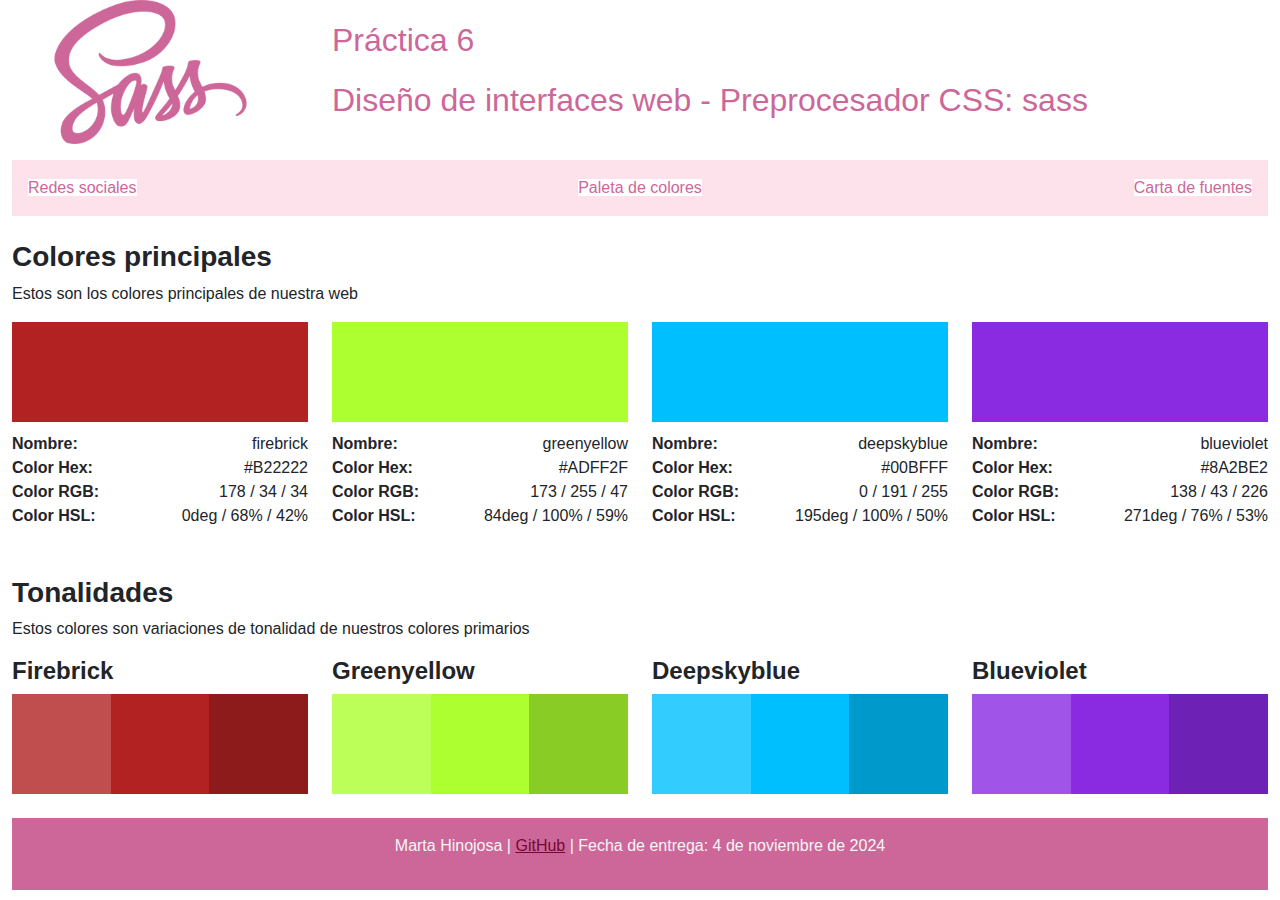
==== content/paleta.html @ 84ca25be "Ejercicio sass" ====
<!DOCTYPE html>
<html lang="es">

<head>
    <meta charset="UTF-8">
    <meta name="viewport" content="width=device-width, initial-scale=1.0">
    <title>Index</title>
    <link rel="stylesheet" href="/bootstrap-5.3.3-dist/bootstrap-5.3.3-dist/css/bootstrap.min.css">
    <script src="/bootstrap/bootstrap-5.3.3-dist/js/bootstrap.bundle.min.js"></script>
    <link rel="stylesheet" href="/style/index.css">
</head>

<body>
    <div class="container-fluid">
        <header>
            <div class="row align-items-start text-center text-lg-start">
                <div class="col-lg-3">
                    <img class="imgSass mx-auto" src="/img/sass.png" alt="">
                </div>
                <div class="col-lg-9">
                    <h1>Práctica 6</h1>
                    <h2>Diseño de interfaces web - Preprocesador CSS: sass</h2>
                </div>
            </div>
            <nav>
                <div class="row navegador justify-content-between align-content-center">
                    <div class="col-lg-4 col-md-4 col-sm-12 text-center text-lg-start text-md-start">
                        <a href="/content/redes_sociales.html">Redes sociales</a>
                    </div>
                    <div class="col-lg-4 col-md-4 col-sm-12 text-center text-lg-center">
                        <a href="/content/paleta.html">Paleta de colores</a>
                    </div>
                    <div class="col-lg-4 col-md-4 col-sm-12 text-center text-lg-end text-md-end">
                        <a href="">Carta de fuentes</a>
                    </div>
                </div>
            </nav>
        </header>

        <section class="principales">
            <br>
            <h3>Colores principales</h3>
            <p>Estos son los colores principales de nuestra web</p>

            <div class="row">
                <div class="col-md-3">
                    <div class="misColoresPrincipales text-center">
                        <div class="colorP" style="background-color: #B22222;"></div>
                        <div class="d-flex justify-content-between">
                            <strong>Nombre:</strong>
                            <span>firebrick</span>
                        </div>
                        <div class="d-flex justify-content-between">
                            <strong>Color Hex:</strong>
                            <span>#B22222</span>
                        </div>
                        <div class="d-flex justify-content-between">
                            <strong>Color RGB:</strong>
                            <span>178 / 34 / 34</span>
                        </div>
                        <div class="d-flex justify-content-between">
                            <strong>Color HSL:</strong>
                            <span>0deg / 68% / 42%</span>
                        </div>
                    </div>
                </div>

                <div class="col-md-3">
                    <div class="misColoresPrincipales text-center">
                        <div class="colorP" style="background-color: #ADFF2F;"></div>
                        <div class="d-flex justify-content-between">
                            <strong>Nombre:</strong>
                            <span>greenyellow</span>
                        </div>
                        <div class="d-flex justify-content-between">
                            <strong>Color Hex:</strong>
                            <span>#ADFF2F</span>
                        </div>
                        <div class="d-flex justify-content-between">
                            <strong>Color RGB:</strong>
                            <span>173 / 255 / 47</span>
                        </div>
                        <div class="d-flex justify-content-between">
                            <strong>Color HSL:</strong>
                            <span>84deg / 100% / 59%</span>
                        </div>
                    </div>
                </div>

                <div class="col-md-3">
                    <div class="misColoresPrincipales text-center">
                        <div class="colorP" style="background-color: #00BFFF;"></div>
                        <div class="d-flex justify-content-between">
                            <strong>Nombre:</strong>
                            <span>deepskyblue</span>
                        </div>
                        <div class="d-flex justify-content-between">
                            <strong>Color Hex:</strong>
                            <span>#00BFFF</span>
                        </div>
                        <div class="d-flex justify-content-between">
                            <strong>Color RGB:</strong>
                            <span>0 / 191 / 255</span>
                        </div>
                        <div class="d-flex justify-content-between">
                            <strong>Color HSL:</strong>
                            <span>195deg / 100% / 50%</span>
                        </div>
                    </div>
                </div>

                <div class="col-md-3">
                    <div class="misColoresPrincipales text-center">
                        <div class="colorP" style="background-color: #8A2BE2;"></div>
                        <div class="d-flex justify-content-between">
                            <strong>Nombre:</strong>
                            <span>blueviolet</span>
                        </div>
                        <div class="d-flex justify-content-between">
                            <strong>Color Hex:</strong>
                            <span>#8A2BE2</span>
                        </div>
                        <div class="d-flex justify-content-between">
                            <strong>Color RGB:</strong>
                            <span>138 / 43 / 226</span>
                        </div>
                        <div class="d-flex justify-content-between">
                            <strong>Color HSL:</strong>
                            <span>271deg / 76% / 53%</span>
                        </div>
                    </div>
                </div>
            </div>
        </section>


        <br>
        <section class="tonalidades mb-3"> <!-- Añadido mb-3 para margen entre secciones -->
            <br>
            <h3>Tonalidades</h3>
            <p>Estos colores son variaciones de tonalidad de nuestros colores primarios</p>
        
            <div class="row">
                <div class="col-md-3">
                    <h4 class="text-start">Firebrick</h4>
                    <div class="row g-0"> <!-- g-0 para que los colores estén pegados -->
                        <div class="col-4">
                            <div class="color-tono firebrick-light"></div>
                        </div>
                        <div class="col-4">
                            <div class="color-tono firebrick"></div>
                        </div>
                        <div class="col-4">
                            <div class="color-tono firebrick-dark"></div>
                        </div>
                    </div>
                </div>
        
                <div class="col-md-3">
                    <h4 class="text-start">Greenyellow</h4>
                    <div class="row g-0"> <!-- g-0 para que los colores estén pegados -->
                        <div class="col-4">
                            <div class="color-tono greenyellow-light"></div>
                        </div>
                        <div class="col-4">
                            <div class="color-tono greenyellow"></div>
                        </div>
                        <div class="col-4">
                            <div class="color-tono greenyellow-dark"></div>
                        </div>
                    </div>
                </div>
        
                <div class="col-md-3">
                    <h4 class="text-start">Deepskyblue</h4>
                    <div class="row g-0"> <!-- g-0 para que los colores estén pegados -->
                        <div class="col-4">
                            <div class="color-tono deepskyblue-light"></div>
                        </div>
                        <div class="col-4">
                            <div class="color-tono deepskyblue"></div>
                        </div>
                        <div class="col-4">
                            <div class="color-tono deepskyblue-dark"></div>
                        </div>
                    </div>
                </div>
        
                <div class="col-md-3">
                    <h4 class="text-start">Blueviolet</h4>
                    <div class="row g-0"> <!-- g-0 para que los colores estén pegados -->
                        <div class="col-4">
                            <div class="color-tono blueviolet-light"></div>
                        </div>
                        <div class="col-4">
                            <div class="color-tono blueviolet"></div>
                        </div>
                        <div class="col-4">
                            <div class="color-tono blueviolet-dark"></div>
                        </div>
                    </div>
                </div>
            </div>
        </section>

        <footer class="text-center  mt-4 p-3">
            <p>Marta Hinojosa | <a href="">GitHub</a> | Fecha de entrega: 4 de noviembre de 2024</p>
        </footer>
        
        
        


</body>

</html>
---- style/index.css ----
/*! normalize.css v8.0.1 | MIT License | github.com/necolas/normalize.css */
/* Document
   ========================================================================== */
/**
 * 1. Correct the line height in all browsers.
 * 2. Prevent adjustments of font size after orientation changes in iOS.
 */
html {
  line-height: 1.15; /* 1 */
  -webkit-text-size-adjust: 100%; /* 2 */
}

/* Sections
   ========================================================================== */
/**
 * Remove the margin in all browsers.
 */
body {
  margin: 0;
}

/**
 * Render the `main` element consistently in IE.
 */
main {
  display: block;
}

/**
 * Correct the font size and margin on `h1` elements within `section` and
 * `article` contexts in Chrome, Firefox, and Safari.
 */
h1 {
  font-size: 2em;
  margin: 0.67em 0;
}

/* Grouping content
   ========================================================================== */
/**
 * 1. Add the correct box sizing in Firefox.
 * 2. Show the overflow in Edge and IE.
 */
hr {
  box-sizing: content-box; /* 1 */
  height: 0; /* 1 */
  overflow: visible; /* 2 */
}

/**
 * 1. Correct the inheritance and scaling of font size in all browsers.
 * 2. Correct the odd `em` font sizing in all browsers.
 */
pre {
  font-family: monospace, monospace; /* 1 */
  font-size: 1em; /* 2 */
}

/* Text-level semantics
   ========================================================================== */
/**
 * Remove the gray background on active links in IE 10.
 */
a {
  background-color: transparent;
}

/**
 * 1. Remove the bottom border in Chrome 57-
 * 2. Add the correct text decoration in Chrome, Edge, IE, Opera, and Safari.
 */
abbr[title] {
  border-bottom: none; /* 1 */
  text-decoration: underline; /* 2 */
  -webkit-text-decoration: underline dotted;
          text-decoration: underline dotted; /* 2 */
}

/**
 * Add the correct font weight in Chrome, Edge, and Safari.
 */
b,
strong {
  font-weight: bolder;
}

/**
 * 1. Correct the inheritance and scaling of font size in all browsers.
 * 2. Correct the odd `em` font sizing in all browsers.
 */
code,
kbd,
samp {
  font-family: monospace, monospace; /* 1 */
  font-size: 1em; /* 2 */
}

/**
 * Add the correct font size in all browsers.
 */
small {
  font-size: 80%;
}

/**
 * Prevent `sub` and `sup` elements from affecting the line height in
 * all browsers.
 */
sub,
sup {
  font-size: 75%;
  line-height: 0;
  position: relative;
  vertical-align: baseline;
}

sub {
  bottom: -0.25em;
}

sup {
  top: -0.5em;
}

/* Embedded content
   ========================================================================== */
/**
 * Remove the border on images inside links in IE 10.
 */
img {
  border-style: none;
}

/* Forms
   ========================================================================== */
/**
 * 1. Change the font styles in all browsers.
 * 2. Remove the margin in Firefox and Safari.
 */
button,
input,
optgroup,
select,
textarea {
  font-family: inherit; /* 1 */
  font-size: 100%; /* 1 */
  line-height: 1.15; /* 1 */
  margin: 0; /* 2 */
}

/**
 * Show the overflow in IE.
 * 1. Show the overflow in Edge.
 */
button,
input { /* 1 */
  overflow: visible;
}

/**
 * Remove the inheritance of text transform in Edge, Firefox, and IE.
 * 1. Remove the inheritance of text transform in Firefox.
 */
button,
select { /* 1 */
  text-transform: none;
}

/**
 * Correct the inability to style clickable types in iOS and Safari.
 */
button,
[type=button],
[type=reset],
[type=submit] button::-moz-focus-inner,
[type=button]::-moz-focus-inner,
[type=reset]::-moz-focus-inner,
[type=submit]::-moz-focus-inner {
  border-style: none;
  padding: 0;
}

/**
 * Restore the focus styles unset by the previous rule.
 */
button:-moz-focusring,
[type=button]:-moz-focusring,
[type=reset]:-moz-focusring,
[type=submit]:-moz-focusring {
  outline: 1px dotted ButtonText;
}

/**
 * Correct the padding in Firefox.
 */
fieldset {
  padding: 0.35em 0.75em 0.625em;
}

/**
 * 1. Correct the text wrapping in Edge and IE.
 * 2. Correct the color inheritance from `fieldset` elements in IE.
 * 3. Remove the padding so developers are not caught out when they zero out
 *    `fieldset` elements in all browsers.
 */
legend {
  box-sizing: border-box; /* 1 */
  color: inherit; /* 2 */
  display: table; /* 1 */
  max-width: 100%; /* 1 */
  padding: 0; /* 3 */
  white-space: normal; /* 1 */
}

/**
 * Add the correct vertical alignment in Chrome, Firefox, and Opera.
 */
progress {
  vertical-align: baseline;
}

/**
 * Remove the default vertical scrollbar in IE 10+.
 */
textarea {
  overflow: auto;
}

/**
 * 1. Add the correct box sizing in IE 10.
 * 2. Remove the padding in IE 10.
 */
[type=checkbox],
[type=radio] {
  box-sizing: border-box; /* 1 */
  padding: 0; /* 2 */
}

/**
 * Correct the cursor style of increment and decrement buttons in Chrome.
 */
[type=number]::-webkit-inner-spin-button,
[type=number]::-webkit-outer-spin-button {
  height: auto;
}

/**
 * 1. Correct the odd appearance in Chrome and Safari.
 * 2. Correct the outline style in Safari.
 */
[type=search] {
  outline-offset: -2px; /* 2 */
}

/**
 * Remove the inner padding in Chrome and Safari on macOS.
 */
[type=search]::-webkit-search-decoration {
  -webkit-appearance: none;
}

/**
 * 1. Correct the inability to style clickable types in iOS and Safari.
 * 2. Change font properties to `inherit` in Safari.
 */
::-webkit-file-upload-button {
  -webkit-appearance: button; /* 1 */
  font: inherit; /* 2 */
}

/* Interactive
   ========================================================================== */
/*
 * Add the correct display in Edge, IE 10+, and Firefox.
 */
details {
  display: block;
}

/*
 * Add the correct display in all browsers.
 */
summary {
  display: list-item;
}

/* Misc
   ========================================================================== */
/**
 * Add the correct display in IE 10+.
 */
template {
  display: none;
}

/**
 * Add the correct display in IE 10.
 */
[hidden] {
  display: none;
}

.rrss {
  padding: 1rem;
  border: 1px solid black;
}
.rrss.facebook {
  background-color: #2cedc0;
}
.rrss.linkedin {
  background-color: #53abdb;
}
.rrss.instagram {
  background-color: #bd4f74;
}
.rrss.youtube {
  background-color: #ec5f34;
}
.rrss.twitter {
  background-color: #b0c1cc;
}
.rrss.pinterest {
  background-color: #e0d678;
}
.rrss .icon {
  height: 5rem;
  width: auto;
  -o-object-fit: contain;
     object-fit: contain;
  margin-right: 15px;
}

.imgSass {
  height: 9rem;
}

h1,
h2 {
  color: #cd6799;
}

footer {
  background-color: #cd6799;
  color: whitesmoke;
}
footer a {
  color: #760735;
  font-weight: bolder;
}

nav {
  margin-top: 1rem;
}
nav a {
  text-decoration: none;
  background-color: white;
  color: #cd6799;
}
nav a:hover {
  font-weight: bold;
}

body {
  font-family: sans-serif;
  font-weight: 200;
  text-decoration: none;
}

nav {
  background-color: rgb(253, 225, 235);
  padding: 1rem;
}

aside a {
  display: flex;
  flex-direction: row;
  text-decoration: none;
  color: black;
}

.principales .misColoresPrincipales .colorP {
  width: 100%;
  height: 100px;
  margin-bottom: 10px;
}
.principales .misColoresPrincipales:nth-child(n):nth-of-type(1) .colorP {
  background-color: #B22222;
}
.principales .misColoresPrincipales:nth-child(n):nth-of-type(1) .colorP {
  background-color: #ADFF2F;
}
.principales .misColoresPrincipales:nth-child(n):nth-of-type(1) .colorP {
  background-color: #00BFFF;
}
.principales .misColoresPrincipales:nth-child(n):nth-of-type(1) .colorP {
  background-color: #8A2BE2;
}

strong, h3, h4 {
  font-weight: bold;
}

.tonalidades .color-tono {
  width: 100%;
  height: 100px;
}
.tonalidades .color-tono.firebrick {
  background-color: #B22222;
}
.tonalidades .color-tono.firebrick-light {
  background-color: #c14e4e;
}
.tonalidades .color-tono.firebrick-dark {
  background-color: #8e1b1b;
}
.tonalidades .color-tono.greenyellow {
  background-color: #ADFF2F;
}
.tonalidades .color-tono.greenyellow-light {
  background-color: #bdff59;
}
.tonalidades .color-tono.greenyellow-dark {
  background-color: #8acc26;
}
.tonalidades .color-tono.deepskyblue {
  background-color: #00BFFF;
}
.tonalidades .color-tono.deepskyblue-light {
  background-color: #33ccff;
}
.tonalidades .color-tono.deepskyblue-dark {
  background-color: #0099cc;
}
.tonalidades .color-tono.blueviolet {
  background-color: #8A2BE2;
}
.tonalidades .color-tono.blueviolet-light {
  background-color: #a155e8;
}
.tonalidades .color-tono.blueviolet-dark {
  background-color: #6e22b5;
}/*# sourceMappingURL=index.css.map */
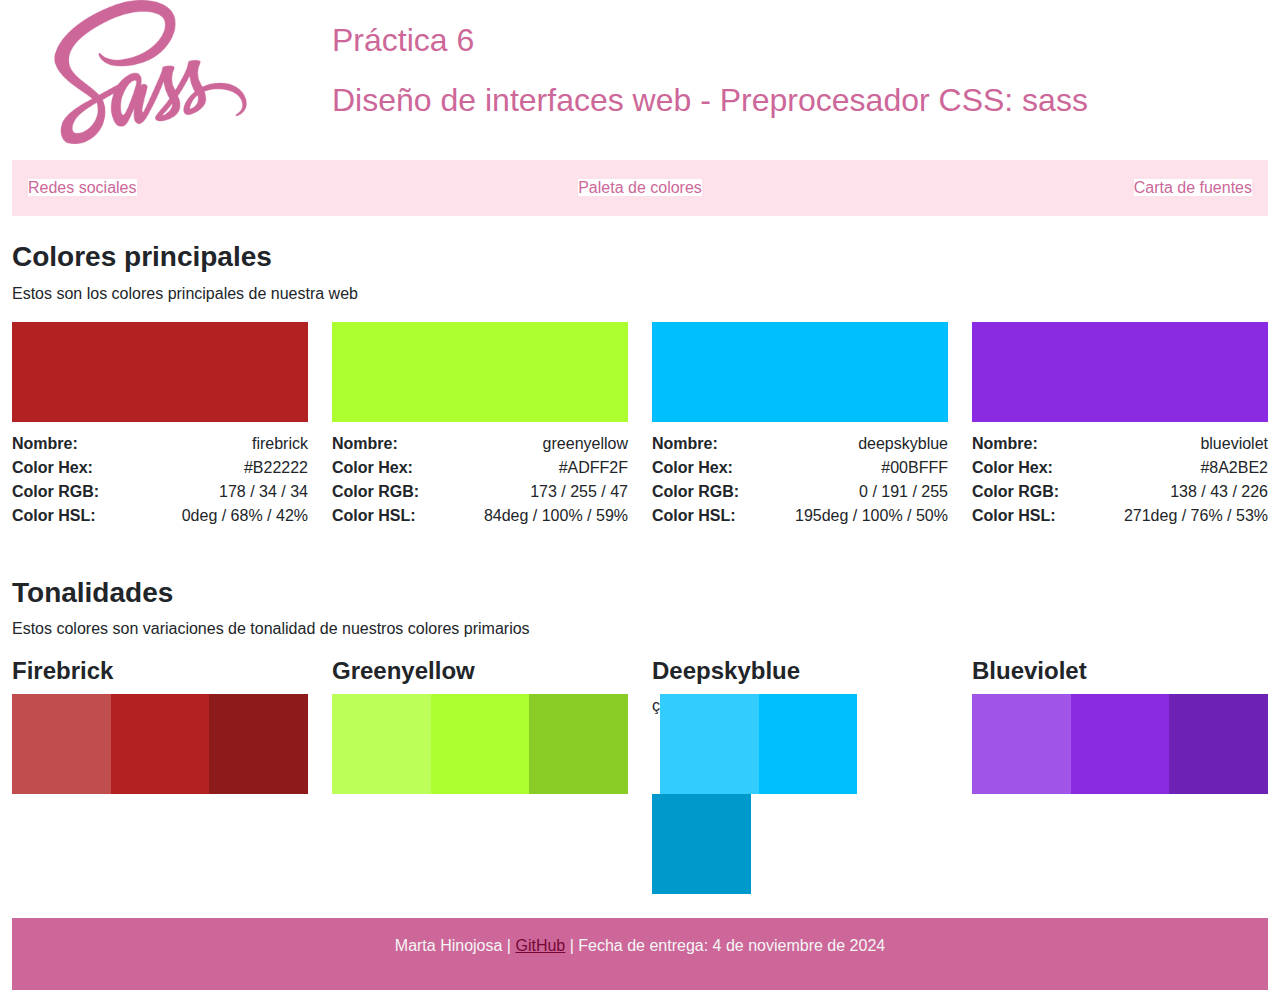
==== commit 848f741d: "coments" ====
--- a/content/paleta.html
+++ b/content/paleta.html
@@ -36,6 +36,7 @@
                 </div>
             </nav>
         </header>
+        <!--Hago secciones para 1 los colores y 2 sus tonalidades-->
 
         <section class="principales">
             <br>
@@ -43,9 +44,11 @@
             <p>Estos son los colores principales de nuestra web</p>
 
             <div class="row">
+                <!--Por cada color hago un div que se serán 4 en la misma fila-->
                 <div class="col-md-3">
                     <div class="misColoresPrincipales text-center">
                         <div class="colorP" style="background-color: #B22222;"></div>
+                        <!--La caacterística y su contenido se diferencian para utilizar el space between-->
                         <div class="d-flex justify-content-between">
                             <strong>Nombre:</strong>
                             <span>firebrick</span>
@@ -64,6 +67,7 @@
                         </div>
                     </div>
                 </div>
+                <!--Los demás colores mantienen las mismas características que el primero-->
 
                 <div class="col-md-3">
                     <div class="misColoresPrincipales text-center">
@@ -135,7 +139,8 @@
 
 
         <br>
-        <section class="tonalidades mb-3"> <!-- Añadido mb-3 para margen entre secciones -->
+        <!-- Añadido mb-3 para margen entre secciones -->
+        <section class="tonalidades mb-3"> 
             <br>
             <h3>Tonalidades</h3>
             <p>Estos colores son variaciones de tonalidad de nuestros colores primarios</p>
@@ -143,7 +148,9 @@
             <div class="row">
                 <div class="col-md-3">
                     <h4 class="text-start">Firebrick</h4>
-                    <div class="row g-0"> <!-- g-0 para que los colores estén pegados -->
+                    <!-- g-0 para que los colores estén pegados -->
+                    <div class="row g-0"> 
+                        <!--Aquí todos los colores ysus 2 tonalidades (Ver SASS)-->
                         <div class="col-4">
                             <div class="color-tono firebrick-light"></div>
                         </div>
@@ -158,7 +165,7 @@
         
                 <div class="col-md-3">
                     <h4 class="text-start">Greenyellow</h4>
-                    <div class="row g-0"> <!-- g-0 para que los colores estén pegados -->
+                    <div class="row g-0"> 
                         <div class="col-4">
                             <div class="color-tono greenyellow-light"></div>
                         </div>
@@ -173,7 +180,7 @@
         
                 <div class="col-md-3">
                     <h4 class="text-start">Deepskyblue</h4>
-                    <div class="row g-0"> <!-- g-0 para que los colores estén pegados -->
+                    <div class="row g-0"> ç
                         <div class="col-4">
                             <div class="color-tono deepskyblue-light"></div>
                         </div>
@@ -188,7 +195,7 @@
         
                 <div class="col-md-3">
                     <h4 class="text-start">Blueviolet</h4>
-                    <div class="row g-0"> <!-- g-0 para que los colores estén pegados -->
+                    <div class="row g-0"> 
                         <div class="col-4">
                             <div class="color-tono blueviolet-light"></div>
                         </div>
--- a/style/index.css
+++ b/style/index.css
@@ -350,6 +350,8 @@
 
 nav {
   margin-top: 1rem;
+  background-color: rgb(253, 225, 235);
+  padding: 1rem;
 }
 nav a {
   text-decoration: none;
@@ -364,11 +366,6 @@
   font-family: sans-serif;
   font-weight: 200;
   text-decoration: none;
-}
-
-nav {
-  background-color: rgb(253, 225, 235);
-  padding: 1rem;
 }
 
 aside a {
